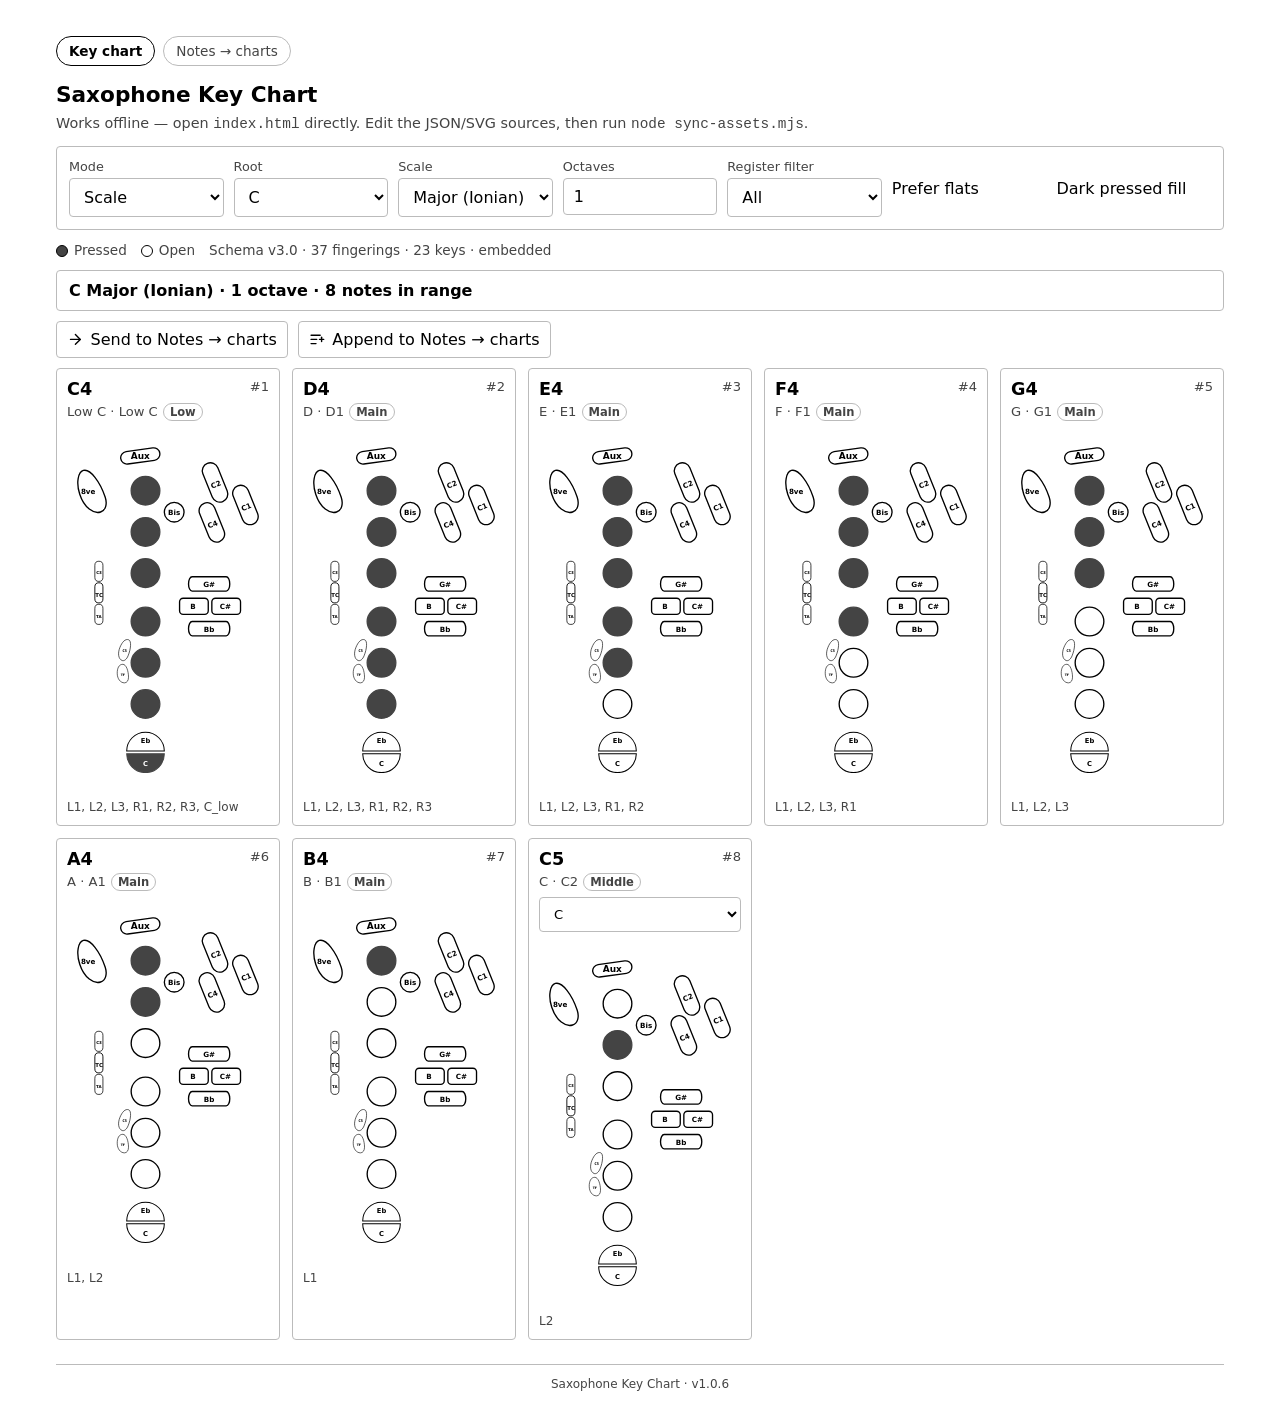
==== index.html @ a65fc8cc "Persist key chart controls across page navigation. Save chart filters to browser storage and have th" ====
<!doctype html>
<html lang="en">
<head>
  <meta charset="utf-8" />
  <meta name="viewport" content="width=device-width,initial-scale=1" />
  <title>Saxophone Key Chart</title>
  <link rel="stylesheet" href="https://ka-f.webawesome.com/webawesome@3.7.0/styles/webawesome.css" />
  <link rel="stylesheet" href="ui-icons.css" />
  <link rel="stylesheet" href="app-footer.css" />
  <script type="module" src="https://ka-f.webawesome.com/webawesome@3.7.0/webawesome.loader.js"></script>
  <script src="version.js"></script>
  <script src="nav.js" defer></script>
  <script src="ui-icons.js" defer></script>
  <script src="app-footer.js" defer></script>
  <style>
    :root {
      --bg: #ffffff;
      --ink: #000000;
      --muted: #444444;
      --line: #bbbbbb;
      --key-pressed: #cccccc;
      --key-pressed-stroke: #000000;
      --key-pressed-label: #000000;
    }
    body.dark-pressed {
      --key-pressed: #444;
      --key-pressed-stroke: #444;
      --key-pressed-label: #ffffff;
    }
    * { box-sizing: border-box; }
    body {
      margin: 0;
      font-family: system-ui, -apple-system, Segoe UI, Roboto, Ubuntu, sans-serif;
      color: var(--ink);
      background: var(--bg);
    }
    .wrap {
      max-width: 1200px;
      margin: 20px auto;
      padding: 16px;
    }
    h1 { margin: 0 0 8px; font-size: 1.35rem; font-weight: 700; }
    .sub { margin: 0 0 14px; color: var(--muted); font-size: .9rem; }
    .controls {
      display: grid;
      grid-template-columns: repeat(auto-fill, minmax(140px, 1fr));
      gap: 10px;
      padding: 12px;
      background: #fff;
      border: 1px solid var(--line);
      border-radius: 4px;
      margin-bottom: 12px;
    }
    label { display: block; font-size: .8rem; color: var(--muted); margin-bottom: 4px; }
    select, input[type="number"] {
      width: 100%;
      padding: 8px 10px;
      border: 1px solid var(--line);
      border-radius: 4px;
      font: inherit;
      background: #fff;
      color: var(--ink);
    }
    .switch-field {
      display: flex;
      align-items: center;
      min-height: 38px;
    }
    wa-switch {
      --width: 2.25rem;
      --height: 1.25rem;
      --thumb-size: 1rem;
      --wa-form-control-activated-color: var(--wa-color-gray-60);
    }
    wa-switch::part(base) {
      color: var(--muted);
    }
    .legend {
      display: flex;
      gap: 14px;
      align-items: center;
      flex-wrap: wrap;
      margin: 8px 0 12px;
      font-size: .85rem;
      color: var(--muted);
    }
    .dot {
      display: inline-block;
      width: 12px;
      height: 12px;
      border-radius: 50%;
      border: 1.5px solid var(--ink);
      vertical-align: middle;
      margin-right: 6px;
      background: #fff;
    }
    .dot.p { background: var(--key-pressed); border-color: var(--ink); }
    .scale-title {
      background: #fff;
      border: 1px solid var(--line);
      border-radius: 4px;
      padding: 10px 12px;
      margin-bottom: 10px;
      font-weight: 600;
    }
    .grid {
      display: grid;
      grid-template-columns: repeat(auto-fill, minmax(220px, 1fr));
      gap: 12px;
    }
    .card {
      background: #fff;
      border: 1px solid var(--line);
      border-radius: 4px;
      padding: 10px;
      break-inside: avoid;
      page-break-inside: avoid;
    }
    .note {
      display: flex;
      justify-content: space-between;
      align-items: flex-start;
      gap: 8px;
      margin-bottom: 6px;
    }
    .note-main strong { font-size: 1.1rem; display: block; }
    .note-main small { color: var(--muted); font-size: .82rem; }
    .note-idx { color: var(--muted); font-size: .82rem; white-space: nowrap; }
    .register-badge {
      display: inline-block;
      margin-top: 4px;
      padding: 1px 6px;
      border-radius: 999px;
      border: 1px solid var(--line);
      background: #fff;
      color: var(--muted);
      font-size: .72rem;
      font-weight: 600;
      text-transform: capitalize;
    }
    .alt-select {
      margin-bottom: 8px;
      font-size: .82rem;
    }
    .diagram-wrap {
      width: 100%;
      border-radius: 2px;
      background: #fff;
      padding: 20px 10px;
      /* border: 1px solid var(--line); */
      overflow: hidden;
      display: flex;
      justify-content: center;
      align-items: center;
      min-height: 280px;
    }
    .diagram-wrap svg {
      width: 100%;
      max-width: 210px;
      height: auto;
      display: block;
    }
    /* Override SVG embedded styles: light gray fill saves ink vs solid dark */
    .diagram-wrap svg .key .key-fill {
      fill: #ffffff;
      stroke: #000000;
      stroke-width: 1.5;
    }
    .diagram-wrap svg .key .key-label,
    .diagram-wrap svg .key .key-label-sm {
      fill: #000000;
    }
    .diagram-wrap svg .key.pressed .key-fill {
      fill: var(--key-pressed);
      stroke: var(--key-pressed-stroke);
    }
    .diagram-wrap svg .key.pressed .key-label,
    .diagram-wrap svg .key.pressed .key-label-sm {
      fill: var(--key-pressed-label);
    }
    .diagram-wrap svg .key:hover .key-fill {
      fill: #eeeeee;
      stroke: #000000;
    }
    .caption {
      margin-top: 6px;
      color: var(--muted);
      font-size: .75rem;
      line-height: 1.35;
      word-break: break-word;
    }
    .status {
      padding: 12px;
      border-radius: 4px;
      background: #fff;
      border: 1px solid var(--line);
      color: var(--ink);
      margin-bottom: 12px;
    }
    .status.error { border-width: 2px; border-color: #000; }
    .export-bar {
      display: flex;
      flex-wrap: wrap;
      gap: 10px;
      align-items: center;
      margin-bottom: 10px;
    }
    .export-bar button {
      padding: 8px 10px;
      border: 1px solid var(--line);
      border-radius: 4px;
      font: inherit;
      color: var(--ink);
      background: #fff;
      cursor: pointer;
    }
    .export-bar button:hover {
      border-color: var(--ink);
    }
    @media (max-width: 900px) {
      .controls { grid-template-columns: repeat(2, minmax(120px, 1fr)); }
    }
    @media print {
      @page { margin: 12mm; }
      body {
        background: #fff;
        color: #000;
        font-size: 10pt;
      }
      .wrap { max-width: none; margin: 0; padding: 0; }
      .no-print,
      .controls,
      .export-bar,
      .status,
      .sub { display: none !important; }
      .legend {
        margin: 0 0 8px;
        font-size: 9pt;
        color: #000;
      }
      .scale-title {
        border: none;
        border-bottom: 1px solid #000;
        border-radius: 0;
        padding: 0 0 6px;
        margin-bottom: 10px;
      }
      .grid {
        grid-template-columns: repeat(3, 1fr);
        gap: 8px;
      }
      .card {
        border: 1px solid #999;
        border-radius: 0;
        padding: 6px;
        box-shadow: none;
      }
      .register-badge {
        border-color: #999;
        color: #000;
      }
      .alt-select {
        border: none;
        padding: 0;
        font-size: 8pt;
        font-weight: 600;
        pointer-events: none;
        appearance: none;
        background: transparent;
      }
      .diagram-wrap {
        border: none;
        min-height: 0;
      }
      .diagram-wrap svg .key:hover .key-fill {
        fill: #ffffff;
      }
      .diagram-wrap svg .key.pressed .key-fill {
        fill: var(--key-pressed) !important;
        stroke: var(--key-pressed-stroke) !important;
        -webkit-print-color-adjust: exact;
        print-color-adjust: exact;
      }
      .diagram-wrap svg .key.pressed .key-label,
      .diagram-wrap svg .key.pressed .key-label-sm {
        fill: var(--key-pressed-label) !important;
      }
      .caption { font-size: 7pt; color: #333; }
    }
  </style>
</head>
<body>
  <div class="wrap">
    <h1>Saxophone Key Chart</h1>
    <p class="sub">Works offline — open <code>index.html</code> directly. Edit the JSON/SVG sources, then run <code>node sync-assets.mjs</code>.</p>

    <div id="status" class="status" hidden></div>

    <div class="controls">
      <div>
        <label for="mode">Mode</label>
        <select id="mode">
          <option value="scale">Scale</option>
          <option value="chromatic">Full chromatic (schema range)</option>
        </select>
      </div>
      <div>
        <label for="root">Root</label>
        <select id="root"></select>
      </div>
      <div>
        <label for="scale">Scale</label>
        <select id="scale"></select>
      </div>
      <div>
        <label for="octaves">Octaves</label>
        <input id="octaves" type="number" min="1" max="3" value="1" />
      </div>
      <div>
        <label for="register">Register filter</label>
        <select id="register">
          <option value="all">All</option>
          <option value="low">Low</option>
          <option value="main">Main (D1–B1)</option>
          <option value="middle">Middle (C2)</option>
          <option value="upper">Upper (octave)</option>
          <option value="palm">Palm / altissimo</option>
        </select>
      </div>
      <div class="switch-field">
        <wa-switch id="preferFlats" checked>Prefer flats</wa-switch>
      </div>
      <div class="switch-field">
        <wa-switch id="darkPressed" checked>Dark pressed fill</wa-switch>
      </div>
    </div>

    <div class="legend">
      <span><span class="dot p"></span>Pressed</span>
      <span><span class="dot"></span>Open</span>
      <span id="schemaInfo"></span>
    </div>

    <div id="title" class="scale-title"></div>
    <div class="export-bar no-print">
      <button type="button" id="sendNotesReplace" data-ui-icon="arrow-right" title="Open Notes → charts with this scale as one row (replaces the note lines textarea).">
        Send to Notes → charts
      </button>
      <button type="button" id="sendNotesAppend" data-ui-icon="list-plus" title="Add this scale after existing note lines on Notes → charts.">
        Append to Notes → charts
      </button>
    </div>
    <div id="cards" class="grid"></div>

    <footer class="app-footer no-print">Saxophone Key Chart · <span data-app-version></span></footer>
  </div>

  <script src="chart-transfer.js"></script>
  <script src="schema.js"></script>
  <script src="diagram.js"></script>
  <script>
    const SCHEMA_URL = "saxophone key-schema-v3.json";
    const SVG_URL = "sax-key-diagram-v2os.svg";

    const PITCHES_SHARP = ["C", "C#", "D", "D#", "E", "F", "F#", "G", "G#", "A", "A#", "B"];
    const PITCHES_FLAT = ["C", "Db", "D", "Eb", "E", "F", "Gb", "G", "Ab", "A", "Bb", "B"];
    const PC_INDEX = {
      C: 0, "C#": 1, Db: 1, D: 2, "D#": 3, Eb: 3, E: 4, F: 5,
      "F#": 6, Gb: 6, G: 7, "G#": 8, Ab: 8, A: 9, "A#": 10, Bb: 10, B: 11
    };
    const ENHARMONIC = { "C#": "Db", "D#": "Eb", "F#": "Gb", "G#": "Ab", "A#": "Bb" };
    const SCALE_PATTERNS = {
      "Major (Ionian)": [0, 2, 4, 5, 7, 9, 11, 12],
      "Natural Minor (Aeolian)": [0, 2, 3, 5, 7, 8, 10, 12],
      "Harmonic Minor": [0, 2, 3, 5, 7, 8, 11, 12],
      "Melodic Minor (Asc)": [0, 2, 3, 5, 7, 9, 11, 12],
      "Dorian": [0, 2, 3, 5, 7, 9, 10, 12],
      "Phrygian": [0, 1, 3, 5, 7, 8, 10, 12],
      "Lydian": [0, 2, 4, 6, 7, 9, 11, 12],
      "Mixolydian": [0, 2, 4, 5, 7, 9, 10, 12],
      "Locrian": [0, 1, 3, 5, 6, 8, 10, 12],
      "Major Pentatonic": [0, 2, 4, 7, 9, 12],
      "Minor Pentatonic": [0, 3, 5, 7, 10, 12],
      "Blues": [0, 3, 5, 6, 7, 10, 12],
      "Whole Tone": [0, 2, 4, 6, 8, 10, 12],
      "Chromatic": [0, 1, 2, 3, 4, 5, 6, 7, 8, 9, 10, 11, 12]
    };

    let schema = null;
    let svgTemplate = null;
    let fingeringByNote = new Map();
    let fingeringByMidi = new Map();
    let schemaMidiRange = [0, 127];

    const statusEl = document.getElementById("status");
    const modeEl = document.getElementById("mode");
    const rootEl = document.getElementById("root");
    const scaleEl = document.getElementById("scale");
    const octavesEl = document.getElementById("octaves");
    const registerEl = document.getElementById("register");
    const preferFlatsEl = document.getElementById("preferFlats");
    const darkPressedEl = document.getElementById("darkPressed");
    const titleEl = document.getElementById("title");
    const cardsEl = document.getElementById("cards");
    const schemaInfoEl = document.getElementById("schemaInfo");
    const sendNotesReplaceEl = document.getElementById("sendNotesReplace");
    const sendNotesAppendEl = document.getElementById("sendNotesAppend");

    const VALID_REGISTERS = new Set(["all", "low", "main", "middle", "upper", "palm"]);
    const URL_DEFAULTS = {
      mode: "scale",
      root: "C",
      scale: "Major (Ionian)",
      octaves: "1",
      register: "all",
      flats: "1",
      dark: "1"
    };
    const STORAGE_KEY = "sax_chart.index.state.v1";
    const STORAGE_AREAS = ["localStorage", "sessionStorage"];

    function parseStoredState(raw) {
      if (!raw) return null;
      try {
        const parsed = JSON.parse(raw);
        return parsed && typeof parsed === "object" ? parsed : null;
      } catch {
        return null;
      }
    }

    function readStoredState() {
      for (const areaName of STORAGE_AREAS) {
        try {
          const area = window[areaName];
          const state = parseStoredState(area.getItem(STORAGE_KEY));
          if (state) return state;
        } catch {
          // Ignore blocked or unavailable storage area.
        }
      }
      return null;
    }

    function writeStoredState(state) {
      const text = JSON.stringify(state);
      for (const areaName of STORAGE_AREAS) {
        try {
          const area = window[areaName];
          area.setItem(STORAGE_KEY, text);
        } catch {
          // Ignore blocked or unavailable storage area.
        }
      }
    }

    function readUrlState() {
      const params = new URLSearchParams(location.search);
      const stored = readStoredState() || {};
      const resolved = {
        mode: params.get("mode") || stored.mode || URL_DEFAULTS.mode,
        root: params.get("root") || stored.root || URL_DEFAULTS.root,
        scale: params.get("scale") || stored.scale || URL_DEFAULTS.scale,
        octaves: params.get("octaves") || stored.octaves || URL_DEFAULTS.octaves,
        register: params.get("register") || stored.register || URL_DEFAULTS.register,
        flats: params.get("flats") || stored.flats || URL_DEFAULTS.flats,
        dark: params.get("dark") || stored.dark || URL_DEFAULTS.dark
      };

      // If URL contains only defaults (often from an old navigation entry),
      // prefer last explicit user selection from storage.
      const hasUrlParams = Array.from(params.keys()).length > 0;
      const resolvedIsAllDefaults = Object.entries(URL_DEFAULTS).every(([key, value]) => resolved[key] === value);
      if (hasUrlParams && resolvedIsAllDefaults && Object.keys(stored).length > 0) {
        return {
          mode: stored.mode || URL_DEFAULTS.mode,
          root: stored.root || URL_DEFAULTS.root,
          scale: stored.scale || URL_DEFAULTS.scale,
          octaves: stored.octaves || URL_DEFAULTS.octaves,
          register: stored.register || URL_DEFAULTS.register,
          flats: stored.flats || URL_DEFAULTS.flats,
          dark: stored.dark || URL_DEFAULTS.dark
        };
      }
      return resolved;
    }

    function applyPressedTheme() {
      document.body.classList.toggle("dark-pressed", darkPressedEl.checked);
    }

    function applyUrlState() {
      const state = readUrlState();

      if (state.mode === "scale" || state.mode === "chromatic") {
        modeEl.value = state.mode;
      }
      if (PC_INDEX[state.root] !== undefined) {
        rootEl.value = state.root;
      }
      if (SCALE_PATTERNS[state.scale]) {
        scaleEl.value = state.scale;
      }
      octavesEl.value = String(Math.max(1, Math.min(3, Number(state.octaves) || 1)));
      if (VALID_REGISTERS.has(state.register)) {
        registerEl.value = state.register;
      }
      if (state.flats === "0" || state.flats === "1") {
        preferFlatsEl.checked = state.flats === "1";
      }
      darkPressedEl.checked = state.dark === "1";
      applyPressedTheme();
    }

    function syncUrlState() {
      const state = {
        mode: modeEl.value,
        root: rootEl.value,
        scale: scaleEl.value,
        octaves: String(Math.max(1, Math.min(3, Number(octavesEl.value) || 1))),
        register: registerEl.value,
        flats: preferFlatsEl.checked ? "1" : "0",
        dark: darkPressedEl.checked ? "1" : "0"
      };
      const params = new URLSearchParams(state);
      writeStoredState(state);
      history.replaceState(null, "", `${location.pathname}?${params.toString()}`);
    }

    function onControlsChange() {
      // Persist immediately, even if assets are still loading.
      syncUrlState();
      applyPressedTheme();
      draw();
    }

    function showStatus(message, isError = false) {
      statusEl.hidden = false;
      statusEl.textContent = message;
      statusEl.classList.toggle("error", isError);
    }

    function hideStatus() {
      statusEl.hidden = true;
    }

    function parseScientific(note) {
      const match = note.match(/^([A-G])(#|b)?(\d+)$/);
      if (!match) return null;
      const [, letter, acc, octaveStr] = match;
      const name = letter + (acc || "");
      return { name, octave: Number(octaveStr), pc: PC_INDEX[name] };
    }

    function scientificToMidi(note) {
      const parsed = parseScientific(note);
      if (!parsed) return null;
      return (parsed.octave + 1) * 12 + parsed.pc;
    }

    function pcIndex(note) {
      return PC_INDEX[note];
    }

    function pitchNameFromPc(pc, preferFlats) {
      const idx = ((pc % 12) + 12) % 12;
      return preferFlats ? PITCHES_FLAT[idx] : PITCHES_SHARP[idx];
    }

    function midiToScientific(midi, preferFlats) {
      const octave = Math.floor(midi / 12) - 1;
      const pc = ((midi % 12) + 12) % 12;
      return pitchNameFromPc(pc, preferFlats) + octave;
    }

    function normalizePitchName(name, preferFlats) {
      if (PC_INDEX[name] !== undefined) return name;
      const flat = ENHARMONIC[name];
      if (flat && preferFlats) return flat;
      for (const [sharp, flatName] of Object.entries(ENHARMONIC)) {
        if (flatName === name && !preferFlats) return sharp;
      }
      return name;
    }

    function buildFingeringIndexes() {
      fingeringByNote = new Map();
      fingeringByMidi = new Map();
      const midis = [];

      for (const entry of schema.fingerings) {
        fingeringByNote.set(entry.note, entry);
        const midi = scientificToMidi(entry.note);
        if (midi !== null) {
          midis.push(midi);
          if (!fingeringByMidi.has(midi)) fingeringByMidi.set(midi, entry);
        }
      }

      schemaMidiRange = [Math.min(...midis), Math.max(...midis)];
    }

    function lookupFingering(scientificNote, preferFlats) {
      const direct = fingeringByNote.get(scientificNote);
      if (direct) return direct;

      const parsed = parseScientific(scientificNote);
      if (!parsed) return null;

      const midi = scientificToMidi(scientificNote);
      const byMidi = fingeringByMidi.get(midi);
      if (byMidi) return byMidi;

      const normalized = normalizePitchName(parsed.name, preferFlats) + parsed.octave;
      return fingeringByNote.get(normalized) || null;
    }

    function getFingeringOptions(entry) {
      const options = [{
        id: "primary",
        label: entry.display_label,
        keys: entry.pressed_keys
      }];
      for (const alt of entry.alternatives || []) {
        options.push({
          id: alt.name,
          label: alt.display_label || alt.name,
          keys: alt.pressed_keys
        });
      }
      return options;
    }

    function cloneDiagram(pressedKeys) {
      const svg = svgTemplate.cloneNode(true);
      svg.removeAttribute("width");
      svg.removeAttribute("height");
      svg.setAttribute("role", "img");
      svg.setAttribute("aria-label", "Sax fingering diagram");

      const pressed = new Set(pressedKeys);
      svg.querySelectorAll(".key[data-key]").forEach(keyEl => {
        if (pressed.has(keyEl.dataset.key)) {
          keyEl.classList.add("pressed");
        }
      });
      return svg;
    }

    function registerMatches(entry, filter) {
      return filter === "all" || entry.register === filter;
    }

    function buildScaleMidis(root, scaleName, octaves) {
      const rootPc = pcIndex(root);
      const pattern = SCALE_PATTERNS[scaleName];
      let startMidi = schemaMidiRange[0];
      while (startMidi % 12 !== rootPc) startMidi += 1;

      const out = [];
      for (let o = 0; o < octaves; o++) {
        const offset = o * 12;
        const end = pattern.length - (o < octaves - 1 ? 1 : 0);
        for (let i = 0; i < end; i++) {
          out.push(startMidi + pattern[i] + offset);
        }
      }
      return out.filter(m => m >= schemaMidiRange[0] && m <= schemaMidiRange[1]);
    }

    function collectEntries() {
      const preferFlats = preferFlatsEl.checked;
      const registerFilter = registerEl.value;
      const mode = modeEl.value;

      if (mode === "chromatic") {
        return schema.fingerings.filter(entry => registerMatches(entry, registerFilter));
      }

      const root = rootEl.value;
      const scale = scaleEl.value;
      const octaves = Math.max(1, Math.min(3, Number(octavesEl.value) || 1));
      const midis = buildScaleMidis(root, scale, octaves);
      const seen = new Set();
      const entries = [];

      for (const midi of midis) {
        const scientific = midiToScientific(midi, preferFlats);
        const entry = lookupFingering(scientific, preferFlats);
        if (!entry || seen.has(entry.note)) continue;
        if (!registerMatches(entry, registerFilter)) continue;
        seen.add(entry.note);
        entries.push(entry);
      }
      return entries;
    }

    function renderCard(entry, index) {
      const options = getFingeringOptions(entry);
      const card = document.createElement("article");
      card.className = "card";

      const noteHeader = document.createElement("div");
      noteHeader.className = "note";
      noteHeader.innerHTML = `
        <div class="note-main">
          <strong>${entry.note}</strong>
          <small>${entry.display_label}${entry.register_label ? " · " + entry.register_label : ""}</small>
          <span class="register-badge">${entry.register}</span>
        </div>
        <span class="note-idx">#${index + 1}</span>
      `;
      card.appendChild(noteHeader);

      let activeOption = options[0];
      let diagramWrap = document.createElement("div");
      diagramWrap.className = "diagram-wrap";

      function paintDiagram() {
        diagramWrap.replaceChildren(cloneDiagram(activeOption.keys));
      }

      if (options.length > 1) {
        const altSelect = document.createElement("select");
        altSelect.className = "alt-select";
        altSelect.setAttribute("aria-label", `Fingering variant for ${entry.note}`);
        options.forEach((option, i) => {
          const opt = document.createElement("option");
          opt.value = String(i);
          opt.textContent = option.label;
          altSelect.appendChild(opt);
        });
        altSelect.addEventListener("change", () => {
          activeOption = options[Number(altSelect.value)];
          paintDiagram();
          caption.textContent = activeOption.keys.length
            ? activeOption.keys.join(", ")
            : "Open (no keys pressed)";
        });
        card.appendChild(altSelect);
      }

      paintDiagram();
      card.appendChild(diagramWrap);

      const caption = document.createElement("div");
      caption.className = "caption";
      caption.textContent = activeOption.keys.length
        ? activeOption.keys.join(", ")
        : "Open (no keys pressed)";
      card.appendChild(caption);

      return card;
    }

    function updateModeControls() {
      const chromatic = modeEl.value === "chromatic";
      rootEl.disabled = chromatic;
      scaleEl.disabled = chromatic;
      octavesEl.disabled = chromatic;
    }

    function draw() {
      if (!schema || !svgTemplate) return;

      syncUrlState();
      updateModeControls();
      const entries = collectEntries();
      const mode = modeEl.value;

      if (mode === "scale") {
        const root = rootEl.value;
        const scale = scaleEl.value;
        const octaves = Math.max(1, Math.min(3, Number(octavesEl.value) || 1));
        titleEl.textContent = `${root} ${scale} · ${octaves} octave${octaves > 1 ? "s" : ""} · ${entries.length} notes in range`;
      } else {
        const first = schema.fingerings[0].note;
        const last = schema.fingerings[schema.fingerings.length - 1].note;
        titleEl.textContent = `Chromatic · ${entries.length} notes · ${first} to ${last}`;
      }

      cardsEl.replaceChildren();
      if (!entries.length) {
        const empty = document.createElement("p");
        empty.className = "caption";
        empty.textContent = "No fingerings match the current filters.";
        cardsEl.appendChild(empty);
        return;
      }

      entries.forEach((entry, i) => cardsEl.appendChild(renderCard(entry, i)));
    }

    function formatExportBlock(entries) {
      const row = entries.map(entry => entry.note).join("  ");
      const title = titleEl.textContent.trim();
      return title ? `; ${title}\n${row}` : row;
    }

    function sendToNotesChart(mode) {
      if (!schema || !svgTemplate) {
        showStatus("Chart not loaded yet — try again in a moment.", true);
        return;
      }
      syncUrlState();
      const entries = collectEntries();
      if (!entries.length) {
        showStatus("No notes match the current filters.", true);
        return;
      }
      hideStatus();
      window.SAX_CHART_TRANSFER.push({
        text: formatExportBlock(entries),
        mode,
        title: titleEl.textContent.trim(),
        flats: preferFlatsEl.checked
      });
      location.href = "notes-to-chart.html?from=keychart";
    }

    function initControls() {
      PITCHES_FLAT.forEach(name => {
        const option = document.createElement("option");
        option.value = name;
        option.textContent = name;
        rootEl.appendChild(option);
      });
      rootEl.value = "C";

      Object.keys(SCALE_PATTERNS).forEach(name => {
        const option = document.createElement("option");
        option.value = name;
        option.textContent = name;
        scaleEl.appendChild(option);
      });
      scaleEl.value = "Major (Ionian)";
    }

    function bindControls() {
      [modeEl, rootEl, scaleEl, registerEl].forEach(el => {
        el.addEventListener("change", onControlsChange);
      });
      [preferFlatsEl, darkPressedEl].forEach(el => {
        el.addEventListener("change", onControlsChange);
      });
      octavesEl.addEventListener("change", onControlsChange);
      octavesEl.addEventListener("input", onControlsChange);
      window.addEventListener("popstate", () => {
        applyUrlState();
        draw();
      });
      sendNotesReplaceEl.addEventListener("click", () => sendToNotesChart("replace"));
      sendNotesAppendEl.addEventListener("click", () => sendToNotesChart("append"));
    }

    function parseSvgDocument(svgText) {
      const doc = new DOMParser().parseFromString(svgText, "image/svg+xml");
      const root = doc.documentElement;
      if (root.querySelector("parsererror")) {
        throw new Error("SVG parse error");
      }
      return root;
    }

    function loadEmbeddedSchema() {
      if (window.SAX_SCHEMA) return window.SAX_SCHEMA;
      return null;
    }

    function loadEmbeddedSvgTemplate() {
      if (!window.SAX_DIAGRAM_SVG) return null;
      return parseSvgDocument(window.SAX_DIAGRAM_SVG);
    }

    async function loadSchemaFromNetwork() {
      const res = await fetch(SCHEMA_URL);
      if (!res.ok) throw new Error(`Could not load ${SCHEMA_URL} (${res.status})`);
      return res.json();
    }

    async function loadSvgFromNetwork() {
      const res = await fetch(SVG_URL);
      if (!res.ok) throw new Error(`Could not load ${SVG_URL} (${res.status})`);
      return parseSvgDocument(await res.text());
    }

    async function loadAssets() {
      showStatus("Loading schema and diagram…");
      try {
        let source = "embedded";

        schema = loadEmbeddedSchema();
        svgTemplate = loadEmbeddedSvgTemplate();

        if (!schema || !svgTemplate) {
          source = "network";
          const [networkSchema, networkSvg] = await Promise.all([
            schema ? Promise.resolve(schema) : loadSchemaFromNetwork(),
            svgTemplate ? Promise.resolve(svgTemplate) : loadSvgFromNetwork()
          ]);
          schema = networkSchema;
          svgTemplate = networkSvg;
        }

        buildFingeringIndexes();
        schemaInfoEl.textContent = `Schema v${schema.version} · ${schema.fingerings.length} fingerings · ${schema.total_keys} keys · ${source}`;
        hideStatus();
        draw();
      } catch (err) {
        showStatus(
          `${err.message}. For offline use, keep schema.js and diagram.js alongside index.html (run node sync-assets.mjs after editing sources).`,
          true
        );
      }
    }

    initControls();
    applyUrlState();
    syncUrlState();
    bindControls();
    loadAssets();
  </script>
</body>
</html>
---- ui-icons.css ----
/* Shared toolbar / action button icons (see ui-icons.js). */
.btn-with-icon {
  display: inline-flex;
  align-items: center;
  gap: 0.42em;
}

.ui-icon {
  width: 1.05em;
  height: 1.05em;
  flex-shrink: 0;
  stroke: currentColor;
  fill: none;
  stroke-width: 2;
  stroke-linecap: round;
  stroke-linejoin: round;
}
---- app-footer.css ----
.app-footer {
  margin-top: 24px;
  padding-top: 12px;
  border-top: 1px solid var(--line);
  color: var(--muted);
  font-size: .75rem;
  text-align: center;
}
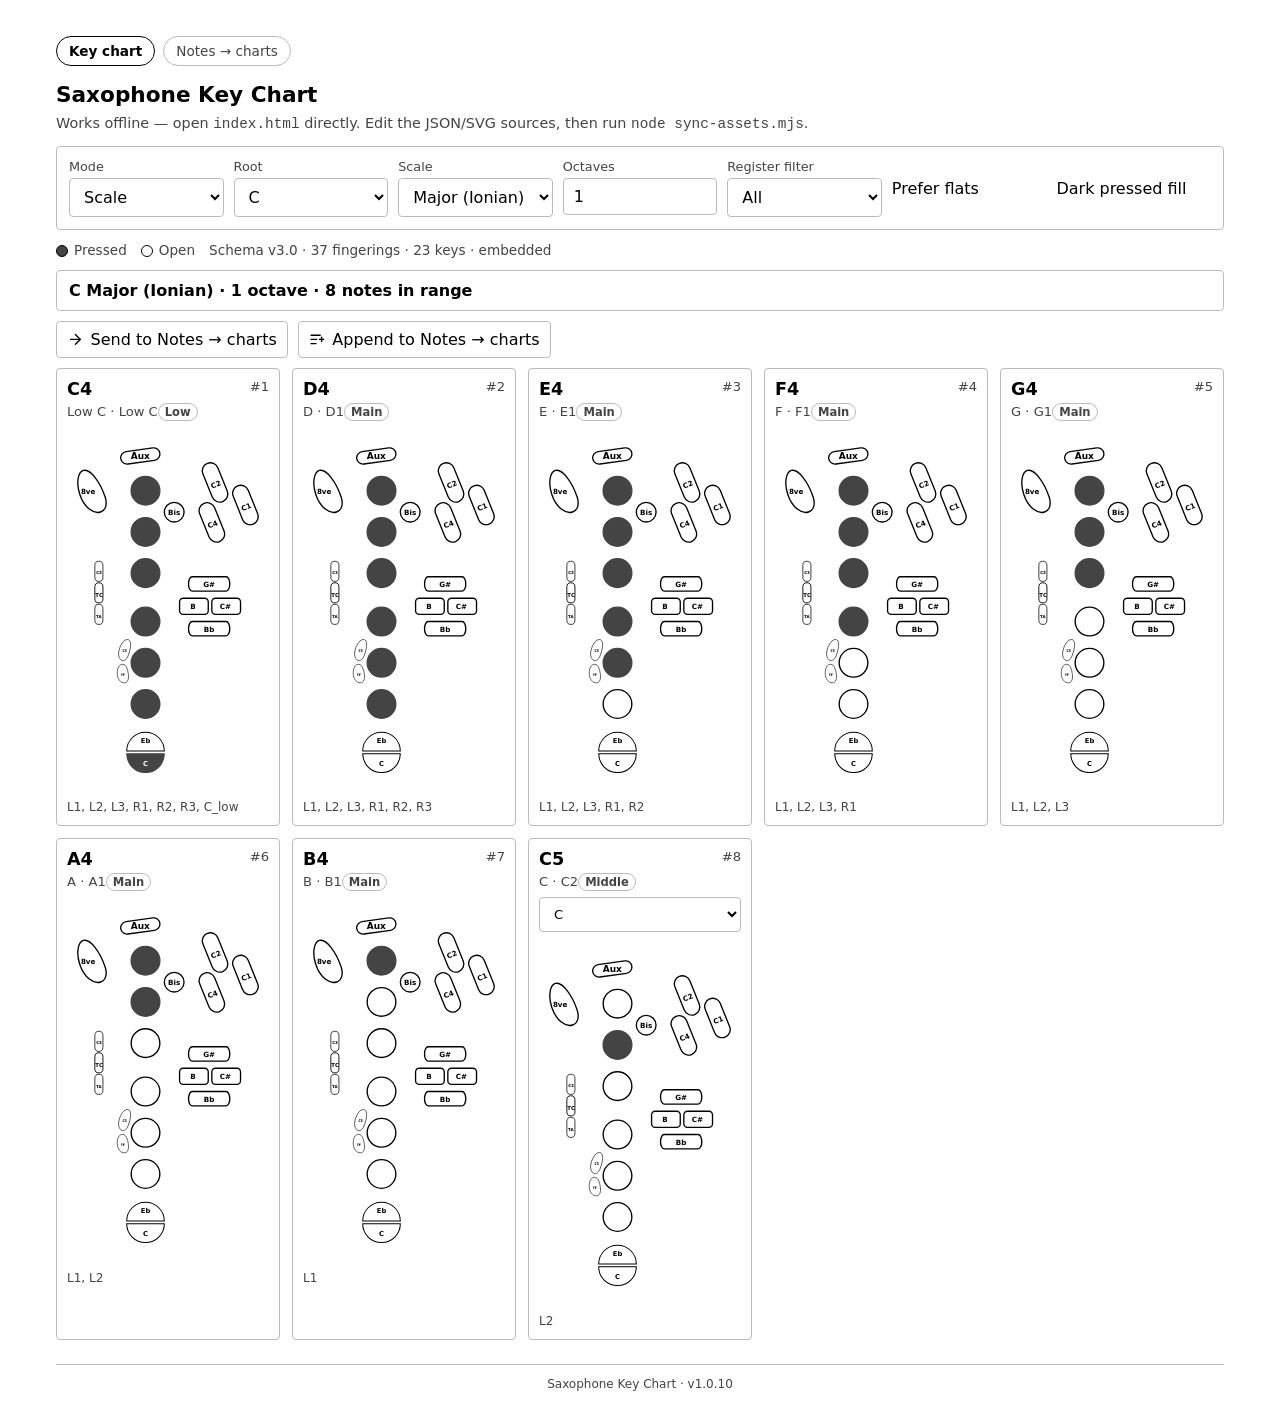
==== commit e72ca5ba: "Improve README docs, fix wrangler example, harden index.html rendering - Expand README repository la" ====
--- a/index.html
+++ b/index.html
@@ -702,14 +702,29 @@
 
       const noteHeader = document.createElement("div");
       noteHeader.className = "note";
-      noteHeader.innerHTML = `
-        <div class="note-main">
-          <strong>${entry.note}</strong>
-          <small>${entry.display_label}${entry.register_label ? " · " + entry.register_label : ""}</small>
-          <span class="register-badge">${entry.register}</span>
-        </div>
-        <span class="note-idx">#${index + 1}</span>
-      `;
+
+      const noteMain = document.createElement("div");
+      noteMain.className = "note-main";
+
+      const strong = document.createElement("strong");
+      strong.textContent = entry.note;
+
+      const small = document.createElement("small");
+      small.textContent = entry.register_label
+        ? `${entry.display_label} · ${entry.register_label}`
+        : entry.display_label;
+
+      const badge = document.createElement("span");
+      badge.className = "register-badge";
+      badge.textContent = entry.register;
+
+      noteMain.append(strong, small, badge);
+
+      const noteIdx = document.createElement("span");
+      noteIdx.className = "note-idx";
+      noteIdx.textContent = `#${index + 1}`;
+
+      noteHeader.append(noteMain, noteIdx);
       card.appendChild(noteHeader);
 
       let activeOption = options[0];
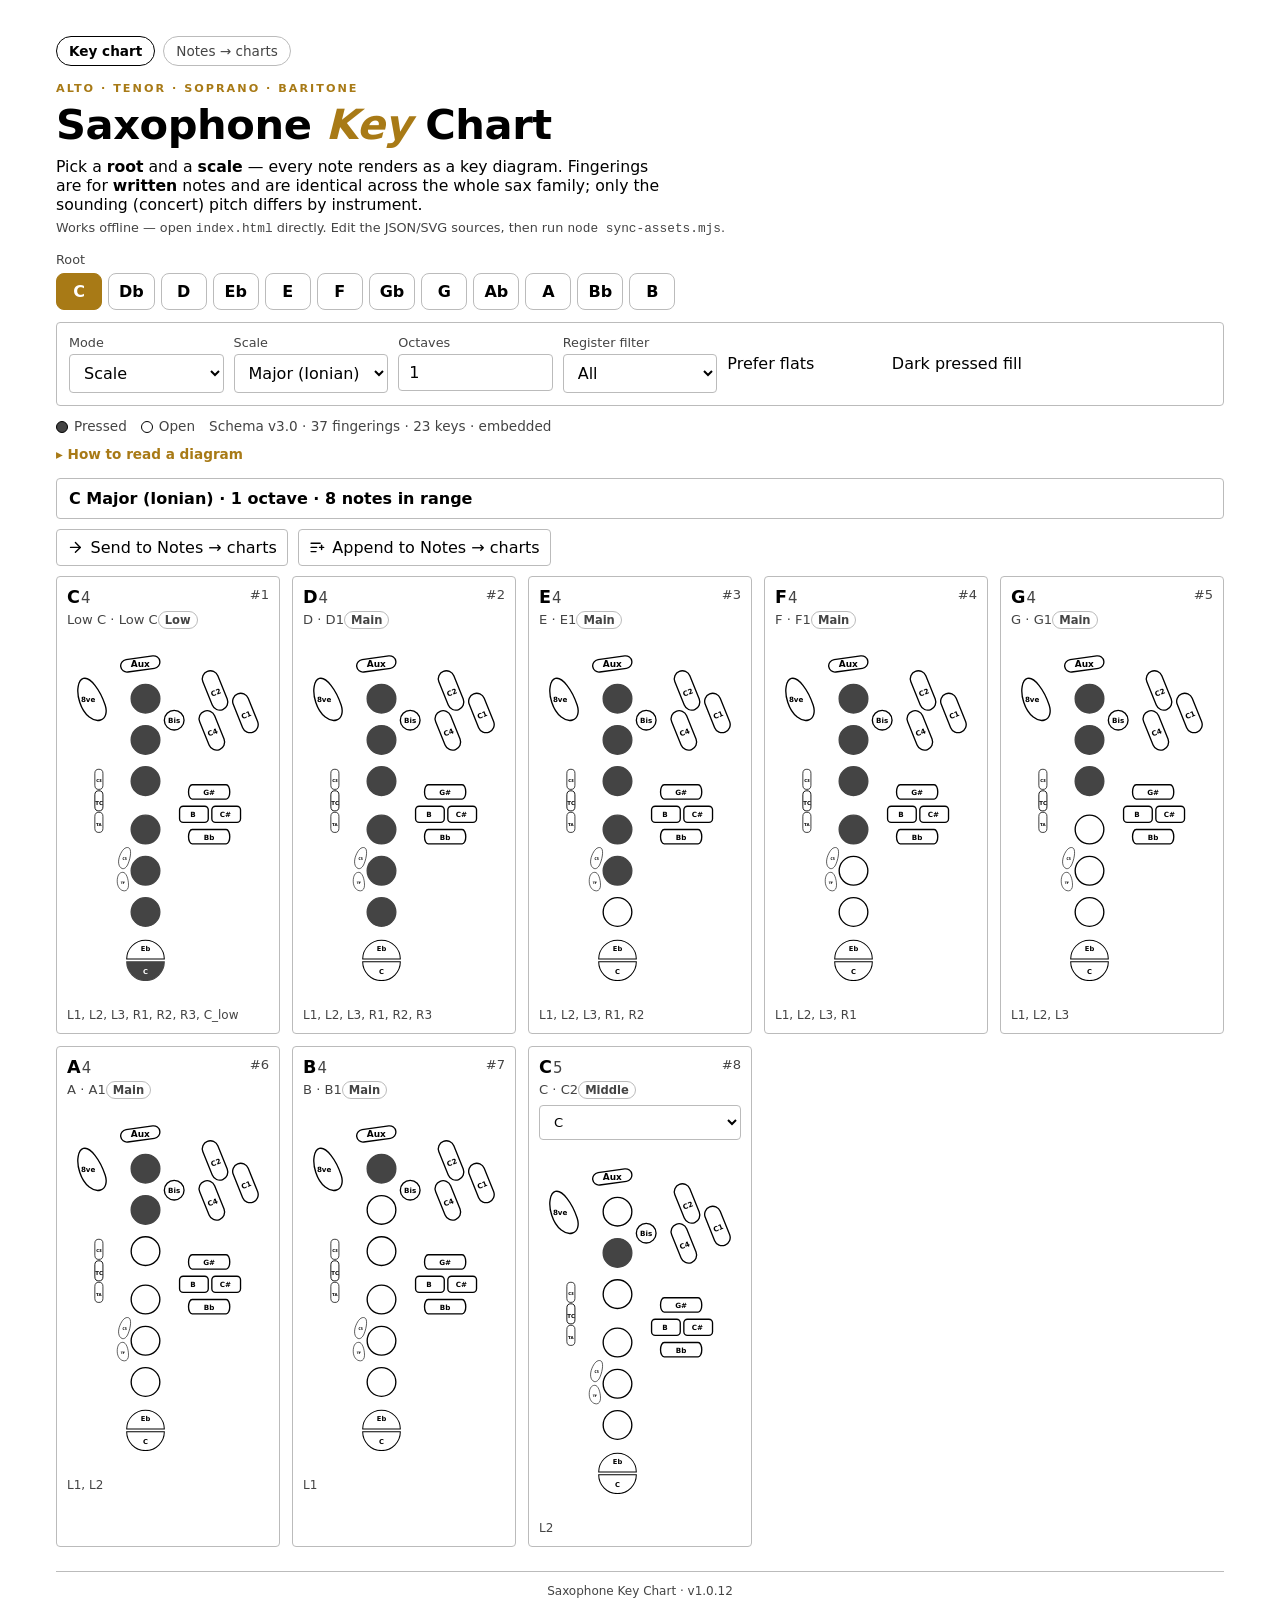
==== commit b9dc81ef: "UX pass: brass accent theme, header hierarchy, and card polish index.html: - Replace root dropdown w" ====
--- a/index.html
+++ b/index.html
@@ -18,6 +18,8 @@
       --ink: #000000;
       --muted: #444444;
       --line: #bbbbbb;
+      --accent: #a87a16;
+      --accent-fill: #f3e7c8;
       --key-pressed: #cccccc;
       --key-pressed-stroke: #000000;
       --key-pressed-label: #000000;
@@ -39,8 +41,25 @@
       margin: 20px auto;
       padding: 16px;
     }
-    h1 { margin: 0 0 8px; font-size: 1.35rem; font-weight: 700; }
-    .sub { margin: 0 0 14px; color: var(--muted); font-size: .9rem; }
+    .eyebrow {
+      margin: 0 0 8px;
+      font-size: .7rem;
+      letter-spacing: .18em;
+      text-transform: uppercase;
+      font-weight: 600;
+      color: var(--accent);
+    }
+    h1 {
+      margin: 0 0 10px;
+      font-size: clamp(1.8rem, 4vw, 2.6rem);
+      font-weight: 800;
+      line-height: 1.05;
+      letter-spacing: -0.01em;
+    }
+    h1 em { font-style: italic; font-weight: 600; color: var(--accent); }
+    .sub { margin: 0 0 6px; color: var(--ink); font-size: .98rem; max-width: 62ch; }
+    .sub b { font-weight: 600; }
+    .dev-note { margin: 0 0 16px; color: var(--muted); font-size: .8rem; }
     .controls {
       display: grid;
       grid-template-columns: repeat(auto-fill, minmax(140px, 1fr));
@@ -230,8 +249,12 @@
       .wrap { max-width: none; margin: 0; padding: 0; }
       .no-print,
       .controls,
+      .root-row,
+      .help,
       .export-bar,
       .status,
+      .eyebrow,
+      .dev-note,
       .sub { display: none !important; }
       .legend {
         margin: 0 0 8px;
@@ -286,15 +309,72 @@
         fill: var(--key-pressed-label) !important;
       }
       .caption { font-size: 7pt; color: #333; }
+      .card { animation: none !important; }
+    }
+
+    /* ---------- Root pills ---------- */
+    .root-row { margin-bottom: 12px; }
+    .block-label { display: block; font-size: .8rem; color: var(--muted); margin-bottom: 6px; }
+    .roots { display: flex; flex-wrap: wrap; gap: 6px; }
+    .root-btn {
+      font: inherit;
+      font-weight: 600;
+      min-width: 46px;
+      padding: 8px 10px;
+      border: 1px solid var(--line);
+      border-radius: 8px;
+      background: #fff;
+      color: var(--ink);
+      cursor: pointer;
+      transition: transform .12s ease, background .16s ease, border-color .16s ease, color .16s ease;
+    }
+    .root-btn:hover { border-color: var(--accent); color: var(--accent); transform: translateY(-1px); }
+    .root-btn:focus-visible { outline: 2px solid var(--accent); outline-offset: 2px; }
+    .root-btn[aria-pressed="true"] {
+      background: var(--accent);
+      border-color: var(--accent);
+      color: #fff;
+    }
+    .roots.disabled { opacity: .4; pointer-events: none; }
+
+    /* ---------- Help / legend ---------- */
+    .help { margin: 2px 0 16px; font-size: .85rem; color: var(--muted); }
+    .help > summary { cursor: pointer; color: var(--accent); font-weight: 600; list-style: none; }
+    .help > summary::-webkit-details-marker { display: none; }
+    .help > summary::before { content: "▸ "; }
+    .help[open] > summary::before { content: "▾ "; }
+    .help-body { padding: 8px 0 0; max-width: 72ch; line-height: 1.5; }
+    .help-body p { margin: 0 0 8px; }
+    .help-body .dot { margin-right: 4px; }
+
+    /* ---------- Card accents + motion ---------- */
+    .note-main strong .acc { color: var(--accent); }
+    .note-main strong .oct { color: var(--muted); font-weight: 400; font-size: .85em; margin-left: 1px; }
+    .card { transition: transform .16s ease, border-color .16s ease, box-shadow .16s ease; }
+    .card:hover {
+      transform: translateY(-3px);
+      border-color: var(--accent);
+      box-shadow: 0 12px 26px -18px rgba(0, 0, 0, .45);
+    }
+    @media (prefers-reduced-motion: no-preference) {
+      .card { animation: card-rise .45s cubic-bezier(.2, .7, .2, 1) backwards; }
+      @keyframes card-rise { from { opacity: 0; transform: translateY(10px); } }
     }
   </style>
 </head>
 <body>
   <div class="wrap">
-    <h1>Saxophone Key Chart</h1>
-    <p class="sub">Works offline — open <code>index.html</code> directly. Edit the JSON/SVG sources, then run <code>node sync-assets.mjs</code>.</p>
+    <p class="eyebrow">Alto · Tenor · Soprano · Baritone</p>
+    <h1>Saxophone <em>Key</em> Chart</h1>
+    <p class="sub">Pick a <b>root</b> and a <b>scale</b> — every note renders as a key diagram. Fingerings are for <b>written</b> notes and are identical across the whole sax family; only the sounding (concert) pitch differs by instrument.</p>
+    <p class="dev-note">Works offline — open <code>index.html</code> directly. Edit the JSON/SVG sources, then run <code>node sync-assets.mjs</code>.</p>
 
     <div id="status" class="status" hidden></div>
+
+    <div class="root-row">
+      <span class="block-label" id="rootLabel">Root</span>
+      <div id="roots" class="roots" role="group" aria-labelledby="rootLabel"></div>
+    </div>
 
     <div class="controls">
       <div>
@@ -303,10 +383,6 @@
           <option value="scale">Scale</option>
           <option value="chromatic">Full chromatic (schema range)</option>
         </select>
-      </div>
-      <div>
-        <label for="root">Root</label>
-        <select id="root"></select>
       </div>
       <div>
         <label for="scale">Scale</label>
@@ -341,6 +417,16 @@
       <span id="schemaInfo"></span>
     </div>
 
+    <details class="help no-print">
+      <summary>How to read a diagram</summary>
+      <div class="help-body">
+        <p><span class="dot p"></span>filled = key pressed &nbsp; <span class="dot"></span>open = key up.</p>
+        <p>Each card shows the standard saxophone fingering for that note. Fingerings are the same for every saxophone — alto, tenor, soprano, baritone — only the sounding (concert) pitch differs by instrument.</p>
+        <p>The large keys are the main keys: left hand on top, right hand below. The octave key (left thumb) raises the note an octave. The smaller side and palm keys add the highest notes, and the pinky keys reach the lowest.</p>
+        <p>When a note has more than one common fingering, a dropdown appears on its card — switch it to see each option.</p>
+      </div>
+    </details>
+
     <div id="title" class="scale-title"></div>
     <div class="export-bar no-print">
       <button type="button" id="sendNotesReplace" data-ui-icon="arrow-right" title="Open Notes → charts with this scale as one row (replaces the note lines textarea).">
@@ -394,7 +480,7 @@
 
     const statusEl = document.getElementById("status");
     const modeEl = document.getElementById("mode");
-    const rootEl = document.getElementById("root");
+    const rootsEl = document.getElementById("roots");
     const scaleEl = document.getElementById("scale");
     const octavesEl = document.getElementById("octaves");
     const registerEl = document.getElementById("register");
@@ -405,6 +491,34 @@
     const schemaInfoEl = document.getElementById("schemaInfo");
     const sendNotesReplaceEl = document.getElementById("sendNotesReplace");
     const sendNotesAppendEl = document.getElementById("sendNotesAppend");
+
+    let selectedRoot = "C";
+
+    function setRoot(name) {
+      if (PC_INDEX[name] === undefined) return;
+      selectedRoot = name;
+      rootsEl.querySelectorAll(".root-btn").forEach(btn => {
+        btn.setAttribute("aria-pressed", String(btn.dataset.root === name));
+      });
+    }
+
+    function buildRootPills() {
+      rootsEl.replaceChildren();
+      PITCHES_FLAT.forEach(name => {
+        const btn = document.createElement("button");
+        btn.type = "button";
+        btn.className = "root-btn";
+        btn.dataset.root = name;
+        btn.textContent = name;
+        btn.setAttribute("aria-pressed", String(name === selectedRoot));
+        btn.addEventListener("click", () => {
+          if (rootsEl.classList.contains("disabled")) return;
+          setRoot(name);
+          onControlsChange();
+        });
+        rootsEl.appendChild(btn);
+      });
+    }
 
     const VALID_REGISTERS = new Set(["all", "low", "main", "middle", "upper", "palm"]);
     const URL_DEFAULTS = {
@@ -496,7 +610,7 @@
         modeEl.value = state.mode;
       }
       if (PC_INDEX[state.root] !== undefined) {
-        rootEl.value = state.root;
+        setRoot(state.root);
       }
       if (SCALE_PATTERNS[state.scale]) {
         scaleEl.value = state.scale;
@@ -515,7 +629,7 @@
     function syncUrlState() {
       const state = {
         mode: modeEl.value,
-        root: rootEl.value,
+        root: selectedRoot,
         scale: scaleEl.value,
         octaves: String(Math.max(1, Math.min(3, Number(octavesEl.value) || 1))),
         register: registerEl.value,
@@ -677,7 +791,7 @@
         return schema.fingerings.filter(entry => registerMatches(entry, registerFilter));
       }
 
-      const root = rootEl.value;
+      const root = selectedRoot;
       const scale = scaleEl.value;
       const octaves = Math.max(1, Math.min(3, Number(octavesEl.value) || 1));
       const midis = buildScaleMidis(root, scale, octaves);
@@ -699,6 +813,7 @@
       const options = getFingeringOptions(entry);
       const card = document.createElement("article");
       card.className = "card";
+      card.style.animationDelay = `${Math.min(index, 20) * 35}ms`;
 
       const noteHeader = document.createElement("div");
       noteHeader.className = "note";
@@ -707,7 +822,23 @@
       noteMain.className = "note-main";
 
       const strong = document.createElement("strong");
-      strong.textContent = entry.note;
+      const noteMatch = entry.note.match(/^([A-G])(#|b)?(\d+)$/);
+      if (noteMatch) {
+        const [, letter, acc, octave] = noteMatch;
+        strong.append(document.createTextNode(letter));
+        if (acc) {
+          const accSpan = document.createElement("span");
+          accSpan.className = "acc";
+          accSpan.textContent = acc === "b" ? "♭" : "♯";
+          strong.appendChild(accSpan);
+        }
+        const octSpan = document.createElement("span");
+        octSpan.className = "oct";
+        octSpan.textContent = octave;
+        strong.appendChild(octSpan);
+      } else {
+        strong.textContent = entry.note;
+      }
 
       const small = document.createElement("small");
       small.textContent = entry.register_label
@@ -770,7 +901,8 @@
 
     function updateModeControls() {
       const chromatic = modeEl.value === "chromatic";
-      rootEl.disabled = chromatic;
+      rootsEl.classList.toggle("disabled", chromatic);
+      rootsEl.setAttribute("aria-disabled", String(chromatic));
       scaleEl.disabled = chromatic;
       octavesEl.disabled = chromatic;
     }
@@ -784,7 +916,7 @@
       const mode = modeEl.value;
 
       if (mode === "scale") {
-        const root = rootEl.value;
+        const root = selectedRoot;
         const scale = scaleEl.value;
         const octaves = Math.max(1, Math.min(3, Number(octavesEl.value) || 1));
         titleEl.textContent = `${root} ${scale} · ${octaves} octave${octaves > 1 ? "s" : ""} · ${entries.length} notes in range`;
@@ -834,13 +966,8 @@
     }
 
     function initControls() {
-      PITCHES_FLAT.forEach(name => {
-        const option = document.createElement("option");
-        option.value = name;
-        option.textContent = name;
-        rootEl.appendChild(option);
-      });
-      rootEl.value = "C";
+      buildRootPills();
+      setRoot("C");
 
       Object.keys(SCALE_PATTERNS).forEach(name => {
         const option = document.createElement("option");
@@ -852,8 +979,20 @@
     }
 
     function bindControls() {
-      [modeEl, rootEl, scaleEl, registerEl].forEach(el => {
+      [modeEl, scaleEl, registerEl].forEach(el => {
         el.addEventListener("change", onControlsChange);
+      });
+      rootsEl.addEventListener("keydown", (event) => {
+        if (rootsEl.classList.contains("disabled")) return;
+        const btns = Array.from(rootsEl.querySelectorAll(".root-btn"));
+        const current = btns.indexOf(document.activeElement);
+        if (current === -1) return;
+        let next = -1;
+        if (event.key === "ArrowRight" || event.key === "ArrowDown") next = (current + 1) % btns.length;
+        else if (event.key === "ArrowLeft" || event.key === "ArrowUp") next = (current - 1 + btns.length) % btns.length;
+        if (next === -1) return;
+        event.preventDefault();
+        btns[next].focus();
       });
       [preferFlatsEl, darkPressedEl].forEach(el => {
         el.addEventListener("change", onControlsChange);
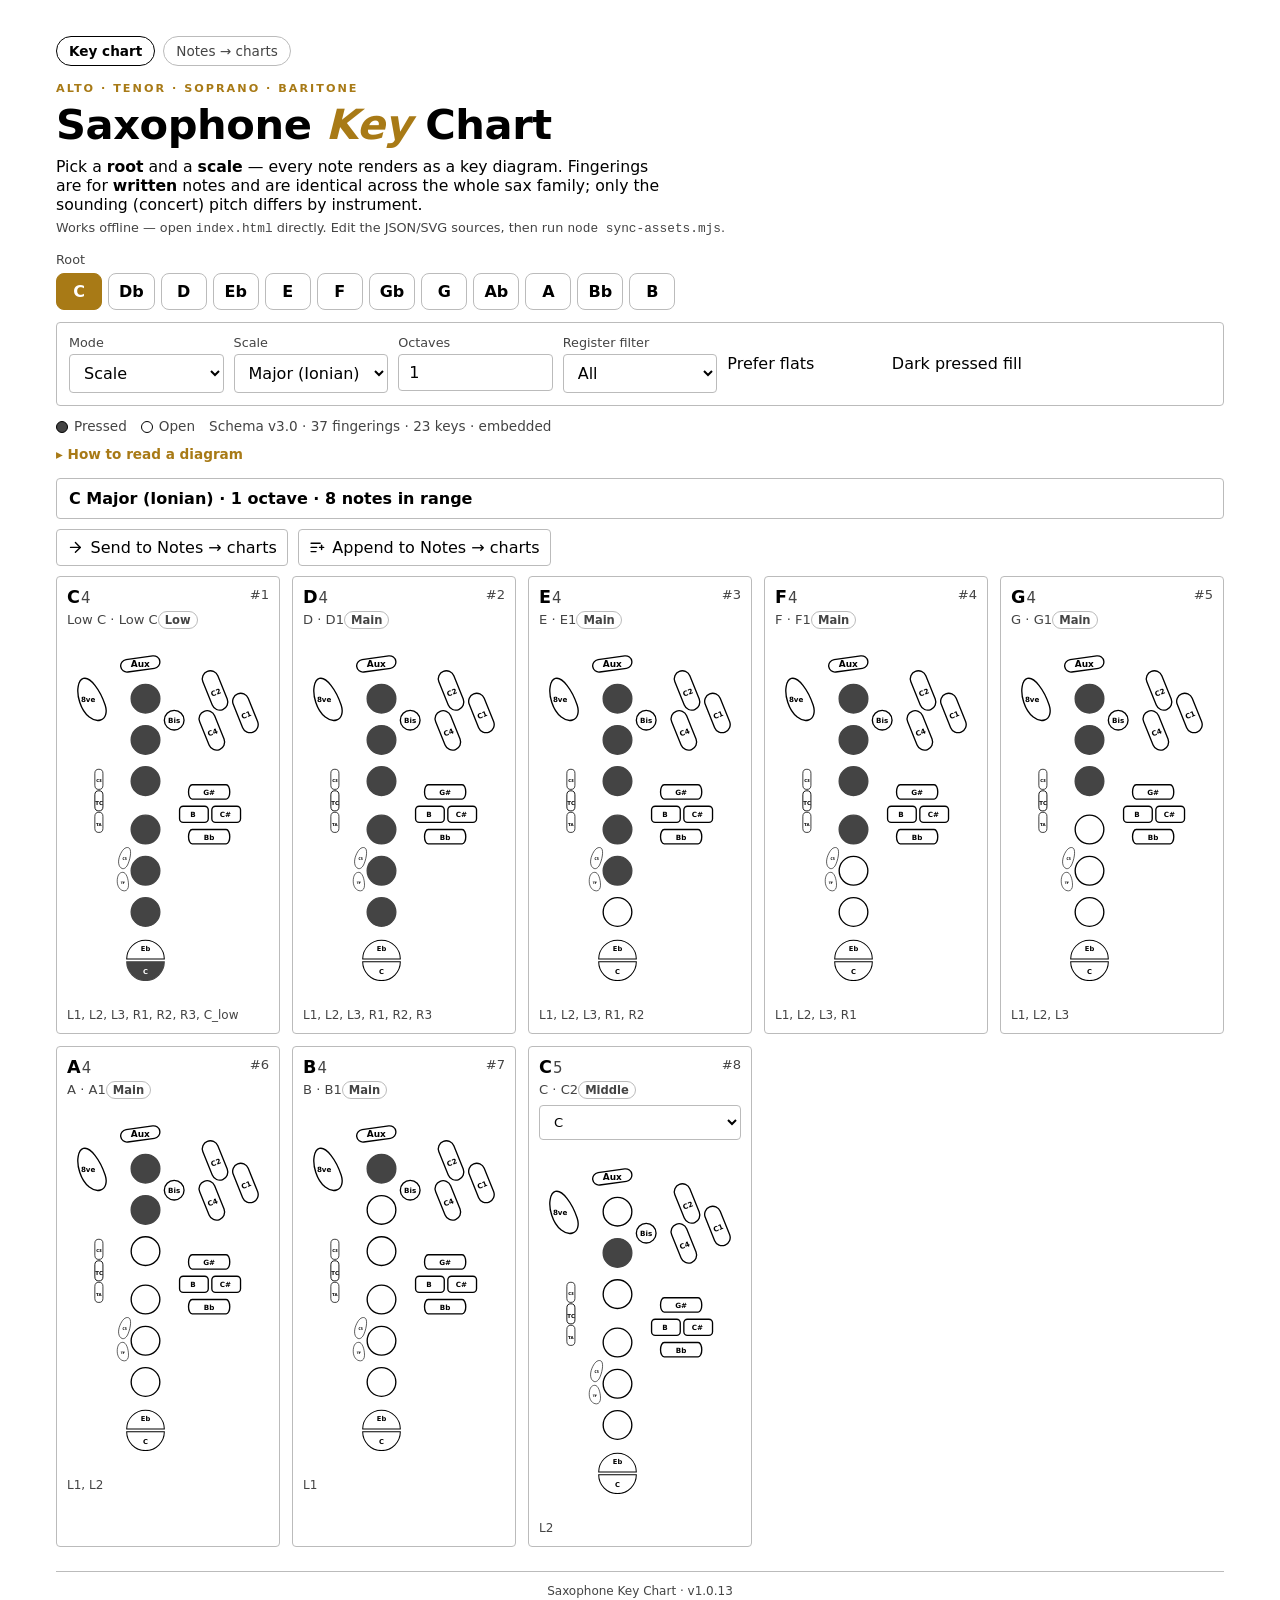
==== commit cf141b55: "Fix root pill keyboard/disabled behavior in chromatic mode. Keep the new root-pill UX aligned with n" ====
--- a/index.html
+++ b/index.html
@@ -903,6 +903,9 @@
       const chromatic = modeEl.value === "chromatic";
       rootsEl.classList.toggle("disabled", chromatic);
       rootsEl.setAttribute("aria-disabled", String(chromatic));
+      rootsEl.querySelectorAll(".root-btn").forEach(btn => {
+        btn.disabled = chromatic;
+      });
       scaleEl.disabled = chromatic;
       octavesEl.disabled = chromatic;
     }
@@ -993,6 +996,11 @@
         if (next === -1) return;
         event.preventDefault();
         btns[next].focus();
+        const nextRoot = btns[next].dataset.root;
+        if (nextRoot && nextRoot !== selectedRoot) {
+          setRoot(nextRoot);
+          onControlsChange();
+        }
       });
       [preferFlatsEl, darkPressedEl].forEach(el => {
         el.addEventListener("change", onControlsChange);
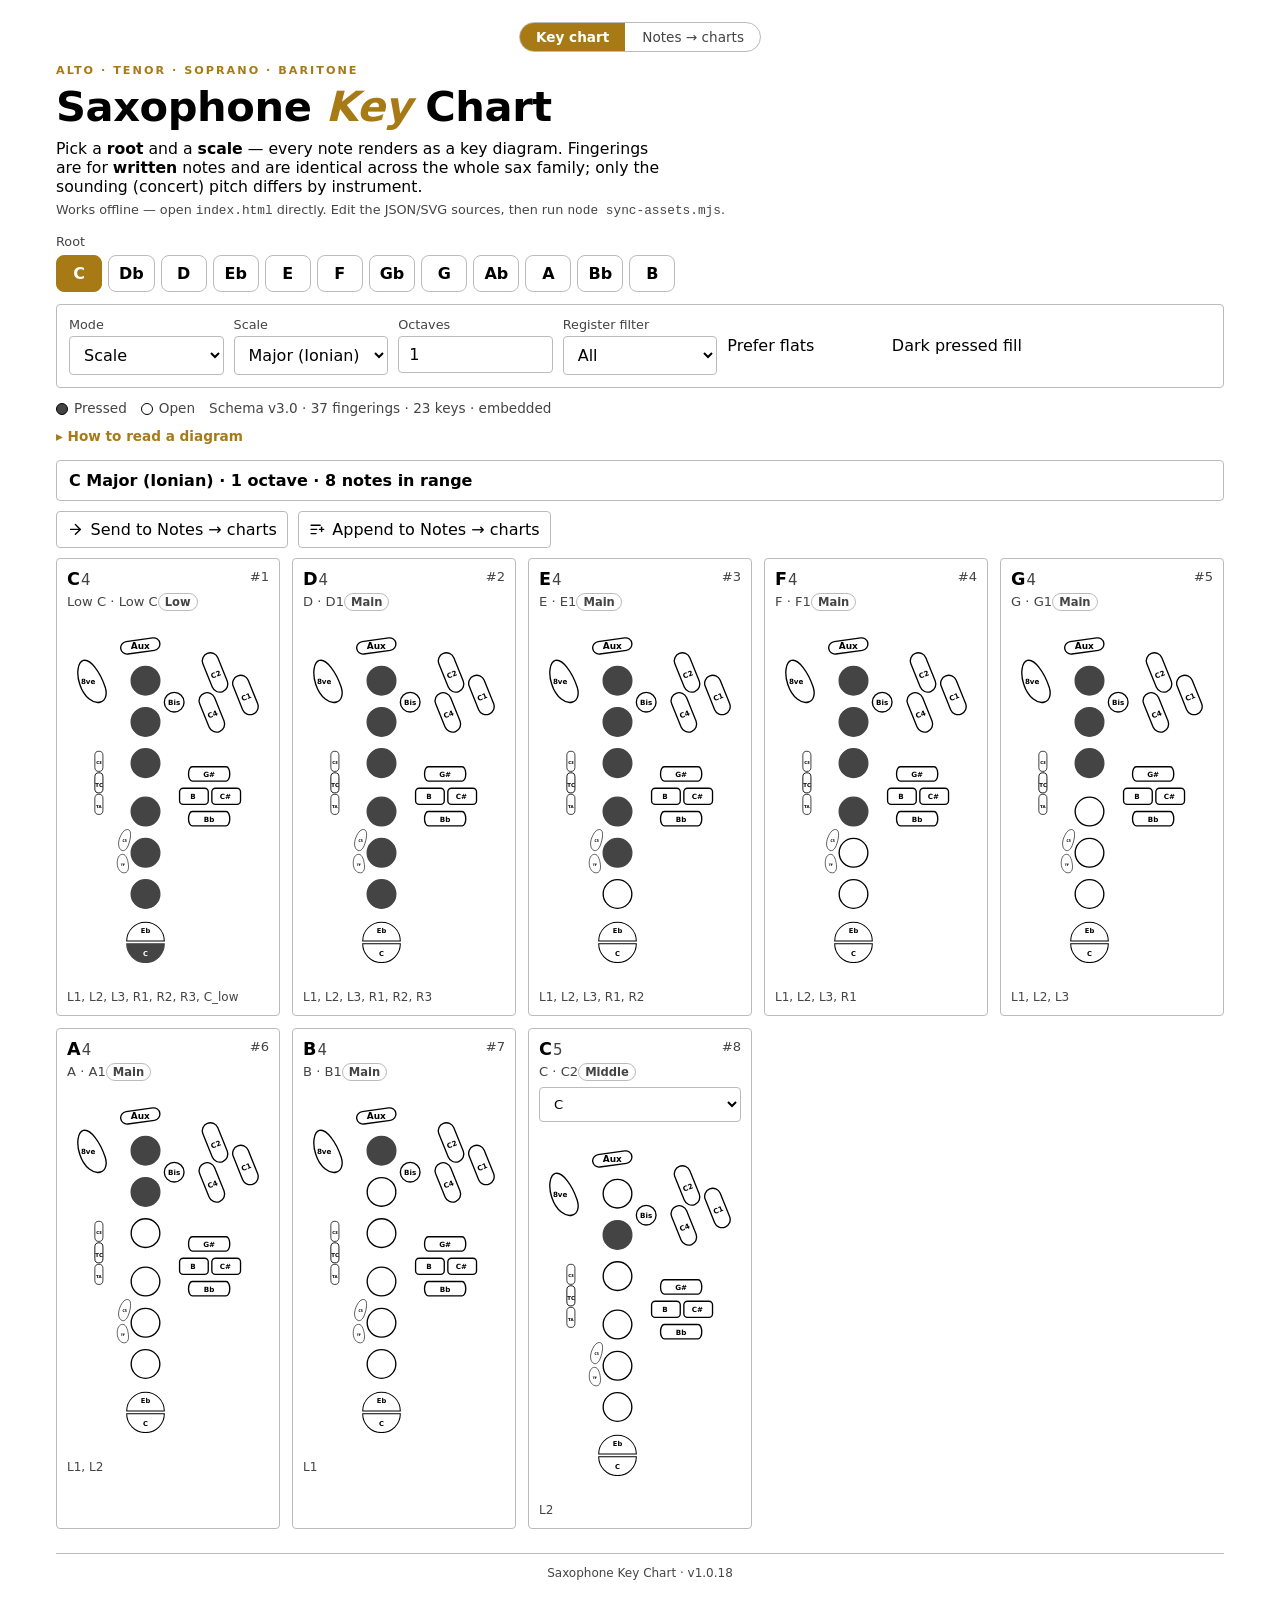
==== commit 8a7e825e: "Align top spacing and nav behavior across chart pages, and bump the app version to 1.0.18. This keep" ====
--- a/index.html
+++ b/index.html
@@ -38,8 +38,8 @@
     }
     .wrap {
       max-width: 1200px;
-      margin: 20px auto;
-      padding: 16px;
+      margin: 10px auto 20px;
+      padding: 12px 16px 16px;
     }
     .eyebrow {
       margin: 0 0 8px;
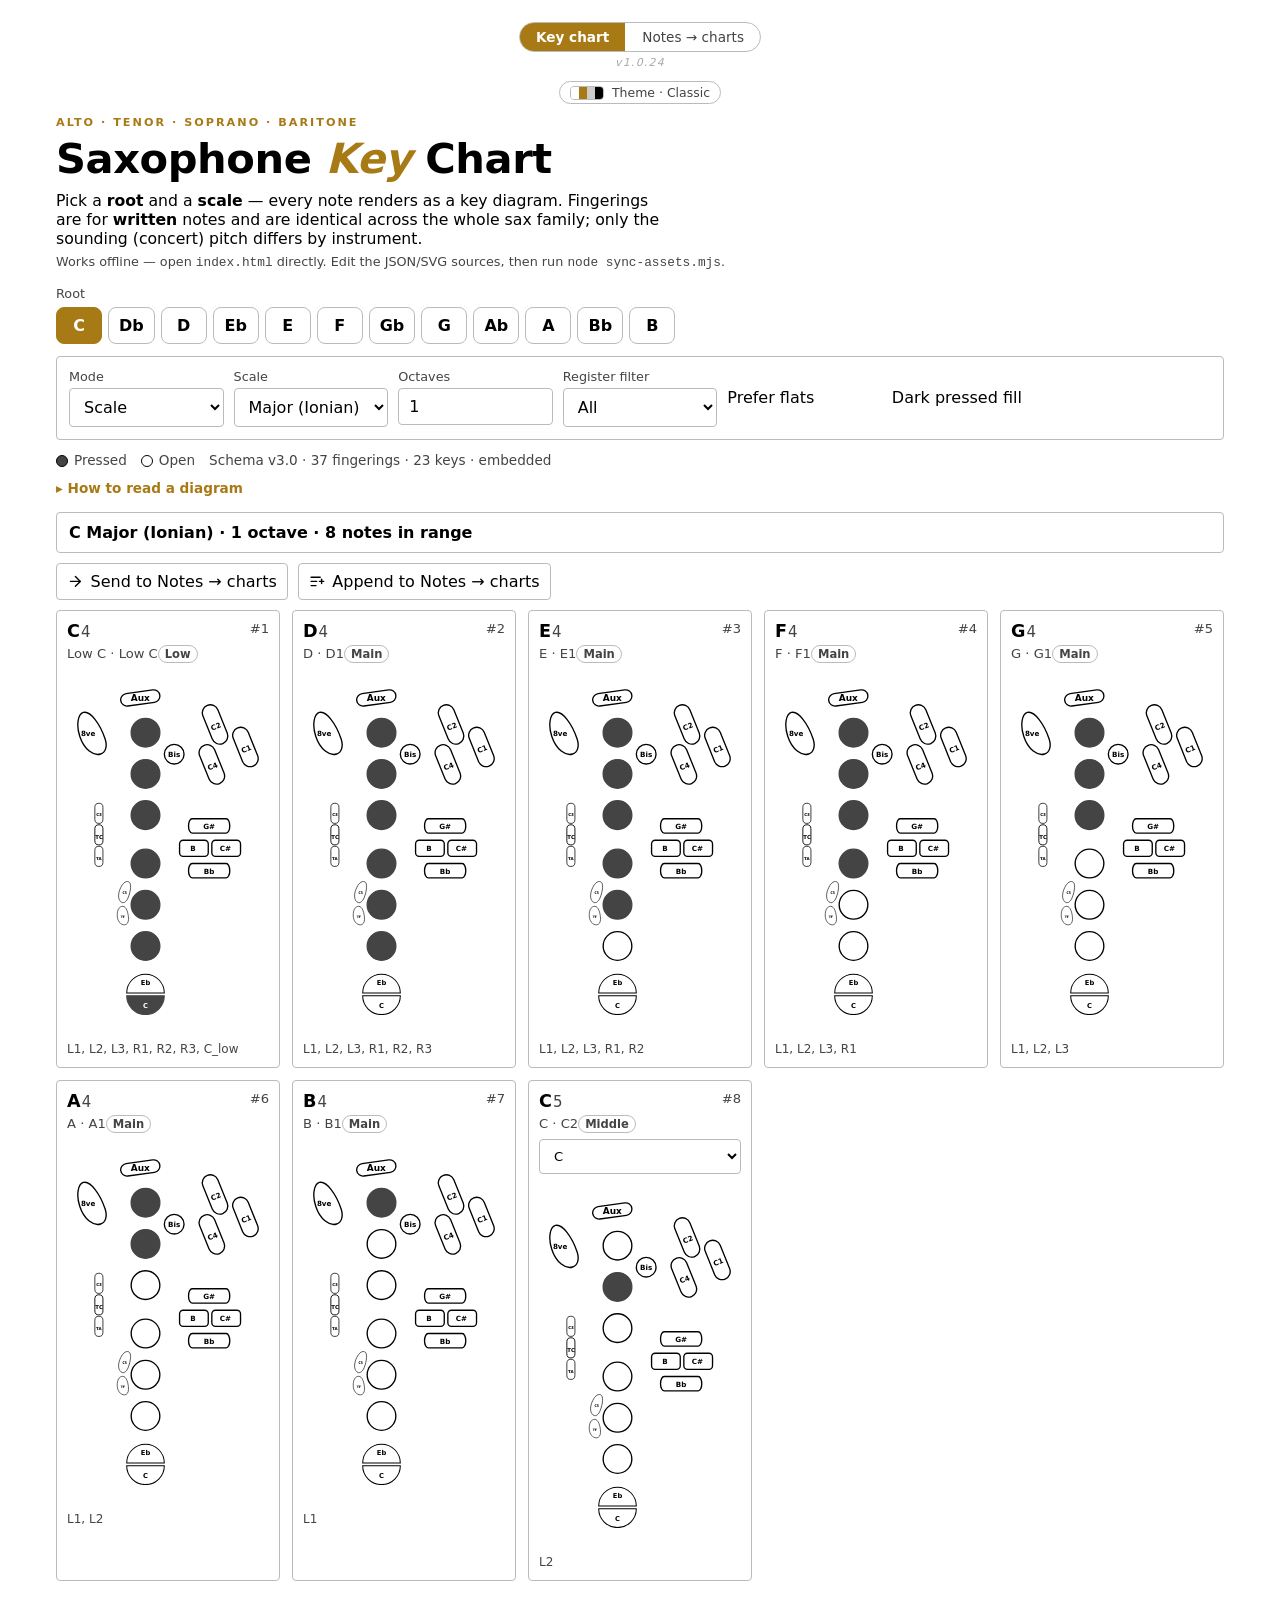
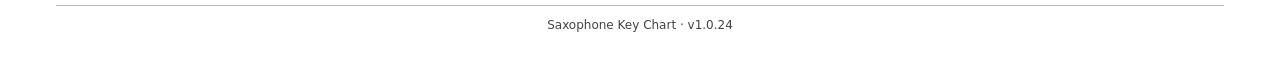
==== commit 278ad852: "Add selectable UI themes from the Color Hunt reference chart New shared theme.js carries all 20 pale" ====
--- a/index.html
+++ b/index.html
@@ -10,16 +10,24 @@
   <script type="module" src="https://ka-f.webawesome.com/webawesome@3.7.0/webawesome.loader.js"></script>
   <script src="version.js"></script>
   <script src="nav.js" defer></script>
+  <script src="theme.js" defer></script>
   <script src="ui-icons.js" defer></script>
   <script src="app-footer.js" defer></script>
   <style>
     :root {
       --bg: #ffffff;
+      --bg2: #fafafa;
+      --card: #ffffff;
       --ink: #000000;
       --muted: #444444;
       --line: #bbbbbb;
       --accent: #a87a16;
       --accent-fill: #f3e7c8;
+      --on-accent: #ffffff;
+      --key-fill: #ffffff;
+      --key-stroke: #000000;
+      --key-label: #000000;
+      --key-hover: #eeeeee;
       --key-pressed: #cccccc;
       --key-pressed-stroke: #000000;
       --key-pressed-label: #000000;
@@ -65,7 +73,7 @@
       grid-template-columns: repeat(auto-fill, minmax(140px, 1fr));
       gap: 10px;
       padding: 12px;
-      background: #fff;
+      background: var(--card);
       border: 1px solid var(--line);
       border-radius: 4px;
       margin-bottom: 12px;
@@ -77,7 +85,7 @@
       border: 1px solid var(--line);
       border-radius: 4px;
       font: inherit;
-      background: #fff;
+      background: var(--card);
       color: var(--ink);
     }
     .switch-field {
@@ -111,11 +119,11 @@
       border: 1.5px solid var(--ink);
       vertical-align: middle;
       margin-right: 6px;
-      background: #fff;
+      background: var(--key-fill);
     }
     .dot.p { background: var(--key-pressed); border-color: var(--ink); }
     .scale-title {
-      background: #fff;
+      background: var(--card);
       border: 1px solid var(--line);
       border-radius: 4px;
       padding: 10px 12px;
@@ -128,7 +136,7 @@
       gap: 12px;
     }
     .card {
-      background: #fff;
+      background: var(--card);
       border: 1px solid var(--line);
       border-radius: 4px;
       padding: 10px;
@@ -151,7 +159,7 @@
       padding: 1px 6px;
       border-radius: 999px;
       border: 1px solid var(--line);
-      background: #fff;
+      background: var(--card);
       color: var(--muted);
       font-size: .72rem;
       font-weight: 600;
@@ -164,7 +172,7 @@
     .diagram-wrap {
       width: 100%;
       border-radius: 2px;
-      background: #fff;
+      background: var(--card);
       padding: 20px 10px;
       /* border: 1px solid var(--line); */
       overflow: hidden;
@@ -181,13 +189,13 @@
     }
     /* Override SVG embedded styles: light gray fill saves ink vs solid dark */
     .diagram-wrap svg .key .key-fill {
-      fill: #ffffff;
-      stroke: #000000;
+      fill: var(--key-fill);
+      stroke: var(--key-stroke);
       stroke-width: 1.5;
     }
     .diagram-wrap svg .key .key-label,
     .diagram-wrap svg .key .key-label-sm {
-      fill: #000000;
+      fill: var(--key-label);
     }
     .diagram-wrap svg .key.pressed .key-fill {
       fill: var(--key-pressed);
@@ -198,8 +206,8 @@
       fill: var(--key-pressed-label);
     }
     .diagram-wrap svg .key:hover .key-fill {
-      fill: #eeeeee;
-      stroke: #000000;
+      fill: var(--key-hover);
+      stroke: var(--key-stroke);
     }
     .caption {
       margin-top: 6px;
@@ -211,12 +219,12 @@
     .status {
       padding: 12px;
       border-radius: 4px;
-      background: #fff;
+      background: var(--card);
       border: 1px solid var(--line);
       color: var(--ink);
       margin-bottom: 12px;
     }
-    .status.error { border-width: 2px; border-color: #000; }
+    .status.error { border-width: 2px; border-color: var(--ink); }
     .export-bar {
       display: flex;
       flex-wrap: wrap;
@@ -230,7 +238,7 @@
       border-radius: 4px;
       font: inherit;
       color: var(--ink);
-      background: #fff;
+      background: var(--card);
       cursor: pointer;
     }
     .export-bar button:hover {
@@ -297,6 +305,7 @@
       }
       .diagram-wrap svg .key:hover .key-fill {
         fill: #ffffff;
+        stroke: #000000;
       }
       .diagram-wrap svg .key.pressed .key-fill {
         fill: var(--key-pressed) !important;
@@ -323,7 +332,7 @@
       padding: 8px 10px;
       border: 1px solid var(--line);
       border-radius: 8px;
-      background: #fff;
+      background: var(--card);
       color: var(--ink);
       cursor: pointer;
       transition: transform .12s ease, background .16s ease, border-color .16s ease, color .16s ease;
@@ -333,7 +342,7 @@
     .root-btn[aria-pressed="true"] {
       background: var(--accent);
       border-color: var(--accent);
-      color: #fff;
+      color: var(--on-accent);
     }
     .roots.disabled { opacity: .4; pointer-events: none; }
 
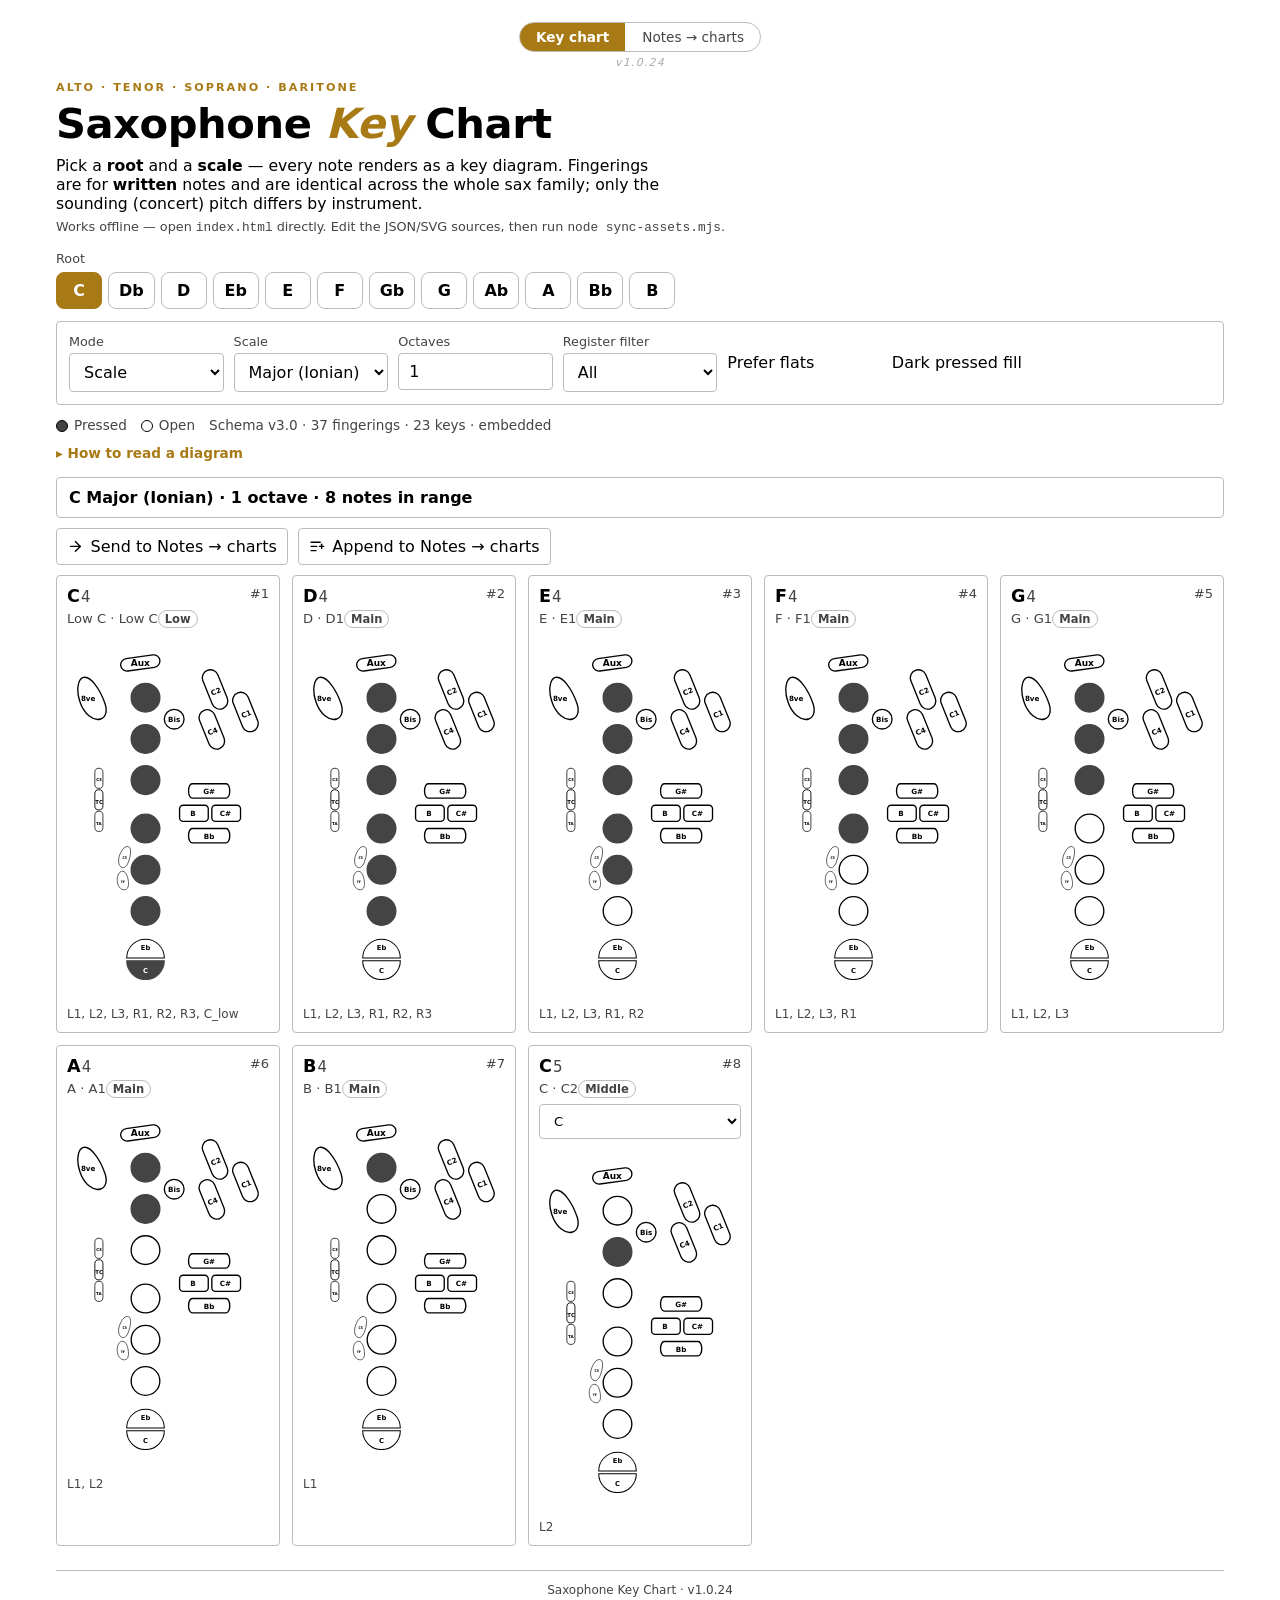
==== commit 482fe3d2: "Hide theme picker behind URL flag" ====
--- a/index.html
+++ b/index.html
@@ -347,7 +347,7 @@
     .roots.disabled { opacity: .4; pointer-events: none; }
 
     /* ---------- Help / legend ---------- */
-    .help { margin: 2px 0 16px; font-size: .85rem; color: var(--muted); }
+    .help { margin: 2px 0 16px; font-size: .85rem; color: var(--muted); background: transparent; }
     .help > summary { cursor: pointer; color: var(--accent); font-weight: 600; list-style: none; }
     .help > summary::-webkit-details-marker { display: none; }
     .help > summary::before { content: "▸ "; }
@@ -645,7 +645,10 @@
         flats: preferFlatsEl.checked ? "1" : "0",
         dark: darkPressedEl.checked ? "1" : "0"
       };
-      const params = new URLSearchParams(state);
+      const params = new URLSearchParams(location.search);
+      for (const [key, value] of Object.entries(state)) {
+        params.set(key, value);
+      }
       writeStoredState(state);
       history.replaceState(null, "", `${location.pathname}?${params.toString()}`);
     }
